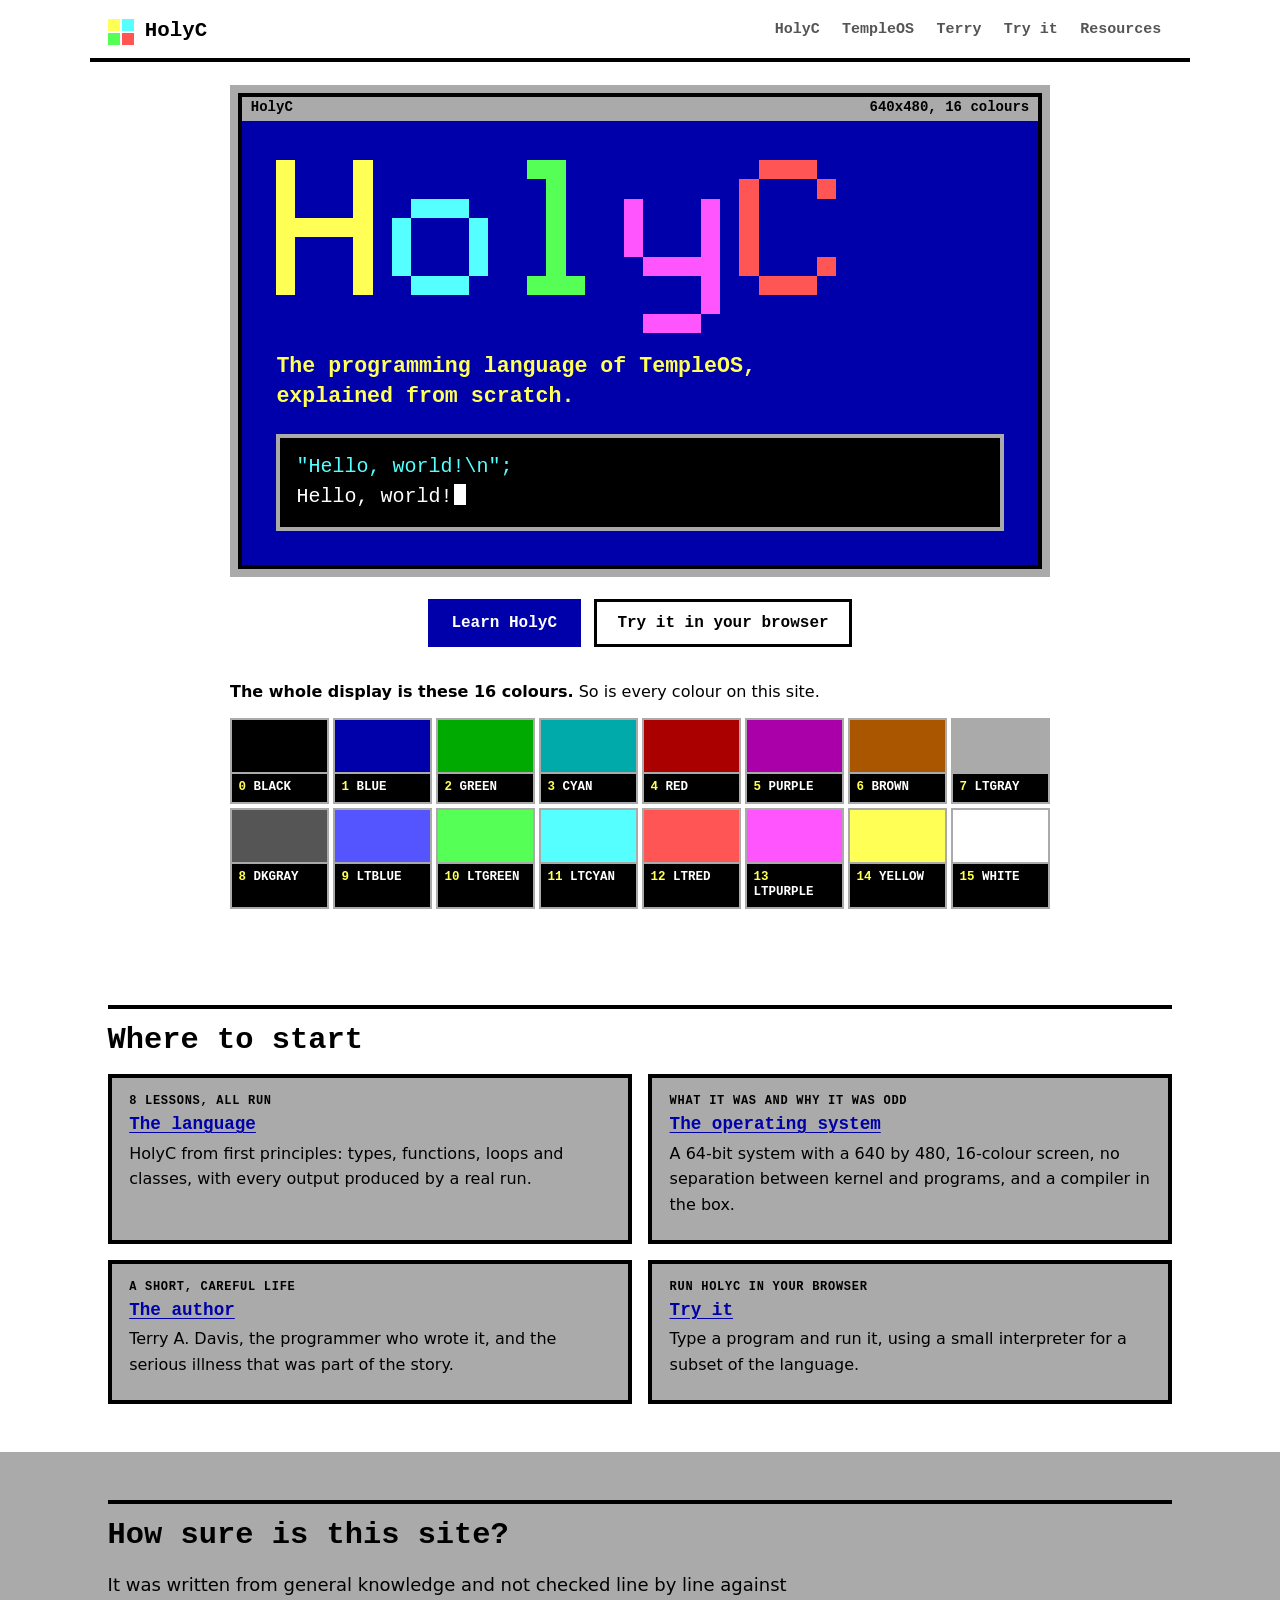
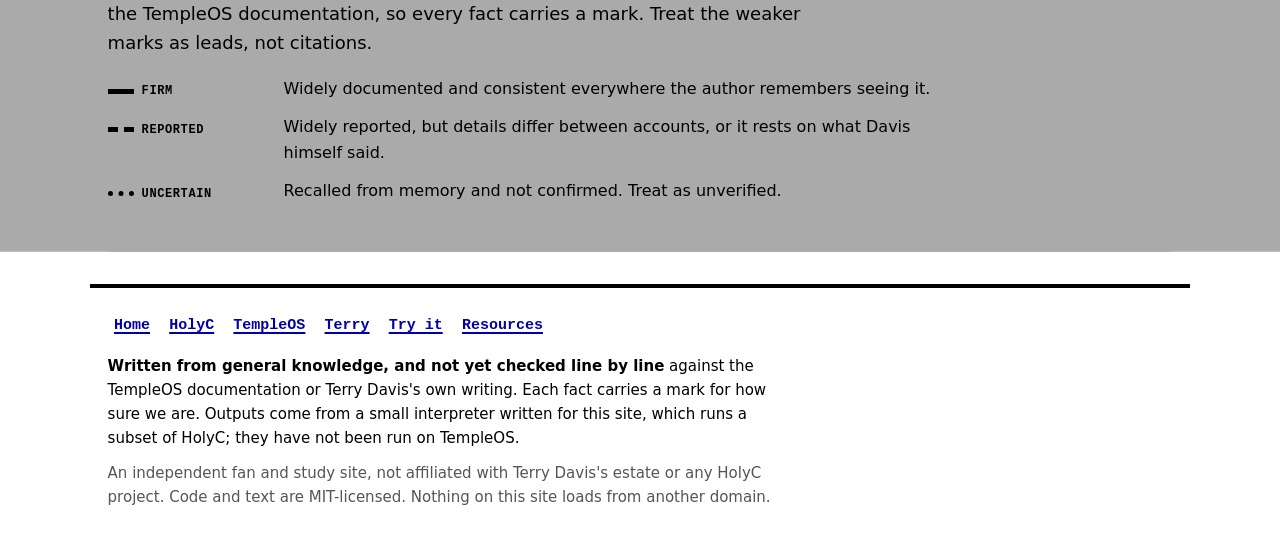
==== index.html @ 48dfbccd "New site: HolyC and TempleOS from scratch. Every example run by a checked interpreter, every fact ma" ====
<!doctype html>
<html lang="en">
<head>
<meta charset="utf-8">
<meta name="viewport" content="width=device-width, initial-scale=1, viewport-fit=cover">
<meta name="color-scheme" content="dark light">
<title>HolyC and TempleOS: the language and the operating system of Terry A. Davis</title>
<meta name="description" content="A guide to HolyC, the programming language of TempleOS, with every example run, and a careful look at the operating system and its author, Terry A. Davis. Every fact is marked for how sure we are.">
<meta property="og:title" content="HolyC and TempleOS: the language and the operating system of Terry A. Davis"><meta property="og:description" content="A guide to HolyC, the programming language of TempleOS, with every example run, and a careful look at the operating system and its author, Terry A. Davis. Every fact is marked for how sure we are."><meta property="og:type" content="website"><meta property="og:image" content="social.png"><meta name="twitter:card" content="summary_large_image">
<link rel="icon" href="favicon.svg" type="image/svg+xml">
<link rel="stylesheet" href="styles.css">
</head>
<body class="home">
<a class="skip" href="#main">Skip to the content</a>
<header class="mast">
  <a class="brand" href="index.html"><span class="sq" aria-hidden="true"><i></i><i></i><i></i><i></i></span>HolyC</a>
  <nav aria-label="Pages"><a href="holyc.html">HolyC</a><a href="templeos.html">TempleOS</a><a href="terry.html">Terry</a><a href="playground.html">Try it</a><a href="resources.html">Resources</a></nav>
</header>
<main id="main">

<section class="hero hero-screen" aria-labelledby="h1">
  <h1 id="h1" class="sr">HolyC</h1>
  <div class="screen">
    <div class="scrbar" aria-hidden="true"><span>HolyC</span><span>640x480, 16 colours</span></div>
    <div class="scrbody">
      <svg class="logo" viewBox="0 0 29 9" aria-hidden="true" focusable="false" shape-rendering="crispEdges"><rect x="0" y="0" width="1" height="1" fill="#FFFF55"/><rect x="4" y="0" width="1" height="1" fill="#FFFF55"/><rect x="0" y="1" width="1" height="1" fill="#FFFF55"/><rect x="4" y="1" width="1" height="1" fill="#FFFF55"/><rect x="0" y="2" width="1" height="1" fill="#FFFF55"/><rect x="4" y="2" width="1" height="1" fill="#FFFF55"/><rect x="0" y="3" width="1" height="1" fill="#FFFF55"/><rect x="1" y="3" width="1" height="1" fill="#FFFF55"/><rect x="2" y="3" width="1" height="1" fill="#FFFF55"/><rect x="3" y="3" width="1" height="1" fill="#FFFF55"/><rect x="4" y="3" width="1" height="1" fill="#FFFF55"/><rect x="0" y="4" width="1" height="1" fill="#FFFF55"/><rect x="4" y="4" width="1" height="1" fill="#FFFF55"/><rect x="0" y="5" width="1" height="1" fill="#FFFF55"/><rect x="4" y="5" width="1" height="1" fill="#FFFF55"/><rect x="0" y="6" width="1" height="1" fill="#FFFF55"/><rect x="4" y="6" width="1" height="1" fill="#FFFF55"/><rect x="7" y="2" width="1" height="1" fill="#55FFFF"/><rect x="8" y="2" width="1" height="1" fill="#55FFFF"/><rect x="9" y="2" width="1" height="1" fill="#55FFFF"/><rect x="6" y="3" width="1" height="1" fill="#55FFFF"/><rect x="10" y="3" width="1" height="1" fill="#55FFFF"/><rect x="6" y="4" width="1" height="1" fill="#55FFFF"/><rect x="10" y="4" width="1" height="1" fill="#55FFFF"/><rect x="6" y="5" width="1" height="1" fill="#55FFFF"/><rect x="10" y="5" width="1" height="1" fill="#55FFFF"/><rect x="7" y="6" width="1" height="1" fill="#55FFFF"/><rect x="8" y="6" width="1" height="1" fill="#55FFFF"/><rect x="9" y="6" width="1" height="1" fill="#55FFFF"/><rect x="13" y="0" width="1" height="1" fill="#55FF55"/><rect x="14" y="0" width="1" height="1" fill="#55FF55"/><rect x="14" y="1" width="1" height="1" fill="#55FF55"/><rect x="14" y="2" width="1" height="1" fill="#55FF55"/><rect x="14" y="3" width="1" height="1" fill="#55FF55"/><rect x="14" y="4" width="1" height="1" fill="#55FF55"/><rect x="14" y="5" width="1" height="1" fill="#55FF55"/><rect x="13" y="6" width="1" height="1" fill="#55FF55"/><rect x="14" y="6" width="1" height="1" fill="#55FF55"/><rect x="15" y="6" width="1" height="1" fill="#55FF55"/><rect x="18" y="2" width="1" height="1" fill="#FF55FF"/><rect x="22" y="2" width="1" height="1" fill="#FF55FF"/><rect x="18" y="3" width="1" height="1" fill="#FF55FF"/><rect x="22" y="3" width="1" height="1" fill="#FF55FF"/><rect x="18" y="4" width="1" height="1" fill="#FF55FF"/><rect x="22" y="4" width="1" height="1" fill="#FF55FF"/><rect x="19" y="5" width="1" height="1" fill="#FF55FF"/><rect x="20" y="5" width="1" height="1" fill="#FF55FF"/><rect x="21" y="5" width="1" height="1" fill="#FF55FF"/><rect x="22" y="5" width="1" height="1" fill="#FF55FF"/><rect x="22" y="6" width="1" height="1" fill="#FF55FF"/><rect x="22" y="7" width="1" height="1" fill="#FF55FF"/><rect x="19" y="8" width="1" height="1" fill="#FF55FF"/><rect x="20" y="8" width="1" height="1" fill="#FF55FF"/><rect x="21" y="8" width="1" height="1" fill="#FF55FF"/><rect x="25" y="0" width="1" height="1" fill="#FF5555"/><rect x="26" y="0" width="1" height="1" fill="#FF5555"/><rect x="27" y="0" width="1" height="1" fill="#FF5555"/><rect x="24" y="1" width="1" height="1" fill="#FF5555"/><rect x="28" y="1" width="1" height="1" fill="#FF5555"/><rect x="24" y="2" width="1" height="1" fill="#FF5555"/><rect x="24" y="3" width="1" height="1" fill="#FF5555"/><rect x="24" y="4" width="1" height="1" fill="#FF5555"/><rect x="24" y="5" width="1" height="1" fill="#FF5555"/><rect x="28" y="5" width="1" height="1" fill="#FF5555"/><rect x="25" y="6" width="1" height="1" fill="#FF5555"/><rect x="26" y="6" width="1" height="1" fill="#FF5555"/><rect x="27" y="6" width="1" height="1" fill="#FF5555"/></svg>
      <p class="tagline">The programming language of TempleOS, explained from scratch.</p>
      <pre class="prog" aria-label="A HolyC program and what it prints"><code><span class="c-code">&quot;Hello, world!\n&quot;;</span>
<span class="c-out">Hello, world!</span><span class="cur" aria-hidden="true"></span></code></pre>
    </div>
  </div>
  <p class="cta"><a class="btn" href="holyc.html">Learn HolyC</a><a class="btn ghost" href="playground.html">Try it in your browser</a></p>
  <div class="palwrap"><p class="palcap"><strong>The whole display is these 16 colours.</strong> So is every colour on this site.</p><ol class="palette" aria-label="The 16 colours"><li><span class="sw" style="background:#000000" aria-hidden="true"></span><span class="pn"><b>0</b> BLACK</span></li><li><span class="sw" style="background:#0000AA" aria-hidden="true"></span><span class="pn"><b>1</b> BLUE</span></li><li><span class="sw" style="background:#00AA00" aria-hidden="true"></span><span class="pn"><b>2</b> GREEN</span></li><li><span class="sw" style="background:#00AAAA" aria-hidden="true"></span><span class="pn"><b>3</b> CYAN</span></li><li><span class="sw" style="background:#AA0000" aria-hidden="true"></span><span class="pn"><b>4</b> RED</span></li><li><span class="sw" style="background:#AA00AA" aria-hidden="true"></span><span class="pn"><b>5</b> PURPLE</span></li><li><span class="sw" style="background:#AA5500" aria-hidden="true"></span><span class="pn"><b>6</b> BROWN</span></li><li><span class="sw" style="background:#AAAAAA" aria-hidden="true"></span><span class="pn"><b>7</b> LTGRAY</span></li><li><span class="sw" style="background:#555555" aria-hidden="true"></span><span class="pn"><b>8</b> DKGRAY</span></li><li><span class="sw" style="background:#5555FF" aria-hidden="true"></span><span class="pn"><b>9</b> LTBLUE</span></li><li><span class="sw" style="background:#55FF55" aria-hidden="true"></span><span class="pn"><b>10</b> LTGREEN</span></li><li><span class="sw" style="background:#55FFFF" aria-hidden="true"></span><span class="pn"><b>11</b> LTCYAN</span></li><li><span class="sw" style="background:#FF5555" aria-hidden="true"></span><span class="pn"><b>12</b> LTRED</span></li><li><span class="sw" style="background:#FF55FF" aria-hidden="true"></span><span class="pn"><b>13</b> LTPURPLE</span></li><li><span class="sw" style="background:#FFFF55" aria-hidden="true"></span><span class="pn"><b>14</b> YELLOW</span></li><li><span class="sw" style="background:#FFFFFF" aria-hidden="true"></span><span class="pn"><b>15</b> WHITE</span></li></ol></div>
</section>

<section aria-labelledby="h-where">
  <h2 id="h-where" class="sech">Where to start</h2>
  <ul class="cards"><li class="card"><p class="tag">8 lessons, all run</p><h3><a href="holyc.html">The language</a></h3><p>HolyC from first principles: types, functions, loops and classes, with every output produced by a real run.</p></li><li class="card"><p class="tag">what it was and why it was odd</p><h3><a href="templeos.html">The operating system</a></h3><p>A 64-bit system with a 640 by 480, 16-colour screen, no separation between kernel and programs, and a compiler in the box.</p></li><li class="card"><p class="tag">a short, careful life</p><h3><a href="terry.html">The author</a></h3><p>Terry A. Davis, the programmer who wrote it, and the serious illness that was part of the story.</p></li><li class="card"><p class="tag">run HolyC in your browser</p><h3><a href="playground.html">Try it</a></h3><p>Type a program and run it, using a small interpreter for a subset of the language.</p></li></ul>
</section>

<section class="band" aria-labelledby="h-sure">
  <h2 id="h-sure" class="sech">How sure is this site?</h2>
  <p class="lede2">It was written from general knowledge and not checked line by line against the TempleOS documentation, so every fact carries a mark. Treat the weaker marks as leads, not citations.</p>
  <ul class="legend"><li><span class="mk mk-firm"><i aria-hidden="true"></i>Firm</span><span>Widely documented and consistent everywhere the author remembers seeing it.</span></li><li><span class="mk mk-reported"><i aria-hidden="true"></i>Reported</span><span>Widely reported, but details differ between accounts, or it rests on what Davis himself said.</span></li><li><span class="mk mk-uncertain"><i aria-hidden="true"></i>Uncertain</span><span>Recalled from memory and not confirmed. Treat as unverified.</span></li></ul>
</section>
</main>
<footer class="foot">
  <nav class="footnav" aria-label="Pages"><a href="index.html">Home</a><a href="holyc.html">HolyC</a><a href="templeos.html">TempleOS</a><a href="terry.html">Terry</a><a href="playground.html">Try it</a><a href="resources.html">Resources</a></nav>
  <p><strong>Written from general knowledge, and not yet checked line by line</strong> against the TempleOS documentation or Terry Davis's own writing. Each fact carries a mark for how sure we are. Outputs come from a small interpreter written for this site, which runs a subset of HolyC; they have not been run on TempleOS.</p>
  <p class="small">An independent fan and study site, not affiliated with Terry Davis's estate or any HolyC project. Code and text are MIT-licensed. Nothing on this site loads from another domain.</p>
</footer>

</body>
</html>
---- styles.css ----
/* The 16 colours. Every colour on this site is one of TempleOS's 16 (the standard VGA palette); the build refuses to
   run if this file uses any other, and uses no gradients or transparency. Hard edges, thick borders, no rounding:
   the page is meant to look like a screen of 640 by 480 pixels. One breakpoint (760px), fluid type with a floor. */
:root {
  --BLACK: #000000; --BLUE: #0000AA; --GREEN: #00AA00; --CYAN: #00AAAA; --RED: #AA0000; --PURPLE: #AA00AA; --BROWN: #AA5500; --LTGRAY: #AAAAAA;
  --DKGRAY: #555555; --LTBLUE: #5555FF; --LTGREEN: #55FF55; --LTCYAN: #55FFFF; --LTRED: #FF5555; --LTPURPLE: #FF55FF; --YELLOW: #FFFF55; --WHITE: #FFFFFF;
  /* dark is the default, like the system itself */
  --bg: var(--BLACK); --panel: var(--BLUE); --ink: var(--WHITE); --ink2: var(--LTGRAY); --accent: var(--YELLOW); --link: var(--LTCYAN); --ok: var(--LTGREEN); --warn: var(--LTRED); --edge: var(--LTGRAY); --ctl: var(--LTGRAY);
  --on-accent: var(--BLACK);
  --mono: ui-monospace, "SF Mono", "Cascadia Mono", "JetBrains Mono", Menlo, Consolas, monospace;
  --sans: system-ui, -apple-system, "Segoe UI", Roboto, "Helvetica Neue", Arial, sans-serif;
  color-scheme: dark light;
}
@media (prefers-color-scheme: light) {
  :root { --bg: var(--WHITE); --panel: var(--LTGRAY); --ink: var(--BLACK); --ink2: var(--DKGRAY); --accent: var(--BLUE); --link: var(--BLUE); --ok: var(--BLUE); --warn: var(--RED); --edge: var(--BLACK); --ctl: var(--DKGRAY); --on-accent: var(--WHITE); }
}
* { box-sizing: border-box; }
html { background: var(--bg); -webkit-text-size-adjust: 100%; text-size-adjust: 100%; scroll-padding-top: 1rem; -webkit-tap-highlight-color: transparent; }
body { margin: 0; background: var(--bg); color: var(--ink); font: 400 clamp(16px, .45vw + 14.6px, 18px)/1.6 var(--sans); }
a { color: var(--link); text-underline-offset: 3px; text-decoration-thickness: 2px; }
a:focus-visible, button:focus-visible, input:focus-visible, textarea:focus-visible, summary:focus-visible { outline: 3px solid var(--accent); outline-offset: 3px; }
code, pre { font-family: var(--mono); }
.skip { position: absolute; left: 0; top: 0; transform: translateY(-200%); background: var(--accent); color: var(--on-accent); padding: .8rem 1rem; z-index: 9; }
.skip:focus { transform: none; }
.sr { position: absolute; width: 1px; height: 1px; overflow: hidden; clip: rect(0 0 0 0); white-space: nowrap; }
main, .mast, .foot { max-width: 1100px; margin: 0 auto; padding-left: max(1.1rem, env(safe-area-inset-left)); padding-right: max(1.1rem, env(safe-area-inset-right)); }
.small { font-size: 15px; color: var(--ink2); max-width: 66ch; } .muted { color: var(--ink2); }
.kicker { font: 700 15px/1.4 var(--mono); text-transform: uppercase; letter-spacing: .06em; color: var(--accent); margin: 0 0 .6rem; }
.label { display: block; font: 700 13px/1.2 var(--mono); text-transform: uppercase; letter-spacing: .08em; color: var(--ink2); margin: 0 0 .4rem; }

.mast { padding-top: .6rem; padding-bottom: .3rem; display: flex; flex-direction: column; border-bottom: 4px solid var(--edge); }
.brand { display: inline-flex; align-items: center; gap: .7rem; min-height: 44px; font: 800 1.3rem/1 var(--mono); color: var(--ink); text-decoration: none; }
.sq { display: inline-grid; grid-template-columns: 1fr 1fr; width: 26px; height: 26px; gap: 2px; } .sq i { display: block; } .sq i:nth-child(1) { background: var(--YELLOW); } .sq i:nth-child(2) { background: var(--LTCYAN); } .sq i:nth-child(3) { background: var(--LTGREEN); } .sq i:nth-child(4) { background: var(--LTRED); }
.mast nav { display: flex; flex-wrap: wrap; margin-left: -.4rem; }
.mast nav a { font: 700 14.5px var(--mono); color: var(--ink2); text-decoration: none; min-height: 44px; display: inline-flex; align-items: center; padding: 0 .45rem; border-bottom: 4px solid transparent; }
.mast nav a[aria-current="page"] { color: var(--ink); border-bottom-color: var(--accent); }
@media (min-width: 760px) { .mast { flex-direction: row; align-items: center; justify-content: space-between; } .mast nav a { padding: 0 .7rem; font-size: 15px; } }

h1 { font: 800 clamp(2.2rem, 7vw, 4rem)/1.05 var(--mono); letter-spacing: -.03em; margin: 0 0 1rem; text-transform: none; }
.page-head h1 { font-size: clamp(2rem, 6vw, 3.4rem); }
h2.sech { font: 800 clamp(1.4rem, 3vw, 1.9rem)/1.2 var(--mono); margin: 0 0 1rem; padding-top: .8rem; border-top: 4px solid var(--edge); color: var(--ink); }
h3 { font: 700 1.1rem/1.3 var(--mono); margin: 0 0 .3rem; }
section { padding: clamp(1.6rem, 4.5vw, 3rem) 0; }
.lede { font-size: clamp(1.08rem, 1.3vw + .8rem, 1.35rem); line-height: 1.5; color: var(--ink2); max-width: 54ch; margin: 0 0 1.2rem; color: var(--ink); } .lede2 { color: var(--ink); max-width: 62ch; }
.btn { display: inline-flex; align-items: center; min-height: 48px; padding: 0 1.3rem; background: var(--accent); color: var(--on-accent); font: 800 16px var(--mono); text-decoration: none; border: 3px solid var(--accent); cursor: pointer; }
.btn.ghost { background: transparent; color: var(--ink); border-color: var(--ink); } .cta { display: flex; flex-wrap: wrap; gap: .8rem; margin: 1.4rem 0 0; }
.more { display: inline-flex; align-items: center; min-height: 44px; font-weight: 700; }
.band { background: var(--panel); box-shadow: 0 0 0 100vmax var(--panel); clip-path: inset(0 -100vmax); color: var(--ink); }
.prose { max-width: 68ch; } .prose p { margin: 0 0 1rem; }
.two { display: grid; gap: 1.6rem; } @media (min-width: 760px) { .two { grid-template-columns: 1fr 1fr; gap: 3rem; } }
.plain { padding-left: 1.2rem; } .plain li { margin: .5rem 0; max-width: 62ch; }

/* the landing: a screen */
.hero-screen { padding-top: 1.4rem; }
.screen { background: var(--BLUE); border: 8px solid var(--LTGRAY); outline: 4px solid var(--BLACK); outline-offset: -12px; max-width: 820px; margin: 0 auto; color: var(--WHITE); }
.scrbar { display: flex; justify-content: space-between; gap: 1rem; background: var(--LTGRAY); color: var(--BLACK); font: 700 14px/1 var(--mono); padding: .45rem .8rem; }
.scrbody { padding: clamp(1.2rem, 4vw, 2.4rem) clamp(1rem, 4vw, 2.4rem); }
.logo { display: block; width: min(100%, 560px); height: auto; margin: 0 0 1.1rem; }
.tagline { font: 700 clamp(1rem, 2.2vw, 1.35rem)/1.4 var(--mono); color: var(--YELLOW); margin: 0 0 1.4rem; max-width: 42ch; }
.prog { margin: 0; padding: .9rem 1rem; background: var(--BLACK); border: 4px solid var(--LTGRAY); font-size: clamp(15px, 2.2vw, 20px); line-height: 1.5; white-space: pre-wrap; overflow-wrap: anywhere; }
.prog .c-code { color: var(--LTCYAN); } .prog .c-out { color: var(--WHITE); } .prog .cur { display: inline-block; width: .6em; height: 1.05em; background: var(--WHITE); vertical-align: -.15em; margin-left: .1em; animation: blink 1.1s steps(2, start) infinite; }
@keyframes blink { to { visibility: hidden; } }
.hero-screen .cta { justify-content: center; } .hero-screen .btn { color: var(--on-accent); } .hero-screen .btn.ghost { color: var(--ink); }
.palwrap { margin: 2rem auto 0; max-width: 820px; } .palcap { margin: 0 0 .8rem; font-size: 16px; color: var(--ink); }
.palette { list-style: none; margin: 0; padding: 0; display: grid; grid-template-columns: repeat(4, 1fr); gap: 4px; }
@media (min-width: 640px) { .palette { grid-template-columns: repeat(8, 1fr); } }
.palette li { display: flex; flex-direction: column; background: var(--BLACK); border: 2px solid var(--LTGRAY); }
.sw { display: block; height: 3.4rem; border-bottom: 2px solid var(--LTGRAY); } .pn { padding: .35rem .4rem .45rem; font: 600 12.5px/1.2 var(--mono); color: var(--WHITE); overflow-wrap: anywhere; } .pn b { color: var(--YELLOW); }

/* marks: a rule style and a word, never colour alone */
.mk { display: inline-flex; align-items: center; gap: .5rem; font: 800 12px var(--mono); text-transform: uppercase; letter-spacing: .05em; color: var(--ink); white-space: nowrap; }
.mk i { display: inline-block; width: 26px; height: 0; border-top: 5px solid var(--ink); }
.mk-reported i { border-top-style: dashed; } .mk-uncertain i { border-top-style: dotted; } 
.legend, .cards, .diffs, .facts, .reslist { list-style: none; margin: 0; padding: 0; }
.legend { display: grid; gap: .8rem; } .legend li { display: grid; gap: .2rem 1rem; } .legend li span:last-child { font-size: 16px; max-width: 64ch; } @media (min-width: 760px) { .legend li { grid-template-columns: 10rem 1fr; align-items: baseline; } }
.cards { display: grid; gap: 1rem; grid-template-columns: 1fr; position: relative; } @media (min-width: 760px) { .cards { grid-template-columns: repeat(2, 1fr); } }
.card { position: relative; background: var(--panel); border: 4px solid var(--edge); padding: 1rem 1.1rem 1.1rem; color: var(--ink); }
.card h3 a { color: var(--accent); text-decoration: underline; } .card h3 a::after { content: ""; position: absolute; inset: 0; } .card p { margin: 0 0 .3rem; font-size: 16px; }
.card .tag { font: 800 12px var(--mono); text-transform: uppercase; letter-spacing: .06em; color: var(--ink2); }
@media (prefers-color-scheme: light) { .card { color: var(--BLACK); } .card .tag { color: var(--BLACK); } .card h3 a { color: var(--BLUE); } }
.diffs { display: grid; gap: 1rem; } .diff { border-left: 6px solid var(--edge); padding-left: 1rem; } .diff p { margin: 0 0 .4rem; max-width: 66ch; }
.facts { display: grid; gap: 1rem; } .fact { border-left: 6px solid var(--ink); padding: .1rem 0 .1rem 1rem; } .fact p { margin: .3rem 0 0; max-width: 66ch; } .fnote { color: var(--ink2); font-size: 15px; }
.reslist { display: grid; gap: 1rem; } .res { border-top: 4px solid var(--edge); padding-top: .7rem; } .res h3 { margin: 0 0 .2rem; } .res h3 a { display: inline-flex; align-items: center; min-height: 44px; } .res p { margin: 0; max-width: 64ch; }

/* code and output */
.term { margin: 0 0 1.2rem; background: var(--BLACK); border: 4px solid var(--LTGRAY); color: var(--WHITE); }
.term pre { margin: 0; padding: .8rem 1rem; white-space: pre-wrap; overflow-wrap: anywhere; font-size: 14.5px; line-height: 1.55; }
.term .cmd { color: var(--LTCYAN); border-bottom: 2px solid var(--DKGRAY); } .ln { display: block; } .term .out { color: var(--WHITE); }
.term .src { margin: 0; padding: .1rem 1rem .5rem; font: 600 13px var(--mono); color: var(--LTGRAY); } .bnote { margin: 0; padding: .6rem 1rem .8rem; font-size: 15px; color: var(--LTGRAY); border-top: 2px solid var(--DKGRAY); }
details.toc { margin: 1rem 0 0; } details.toc > summary { list-style: none; cursor: pointer; display: inline-flex; align-items: center; min-height: 44px; padding: 0 1rem; border: 3px solid var(--ctl); font: 700 14.5px var(--mono); color: var(--ink); }
details.toc > summary::-webkit-details-marker { display: none; } details.toc[open] > summary { background: var(--accent); color: var(--on-accent); border-color: var(--accent); }
details.toc > ul { list-style: none; margin: .8rem 0 0; padding: 0; display: flex; flex-wrap: wrap; gap: .4rem; } details.toc > ul a { display: inline-flex; align-items: center; min-height: 44px; padding: 0 .9rem; border: 3px solid var(--ctl); color: var(--ink); text-decoration: none; font: 700 14.5px var(--mono); }
.lesson { border-top: 0; padding-top: clamp(1rem, 3vw, 2rem); }
.stepnav { display: grid; gap: .8rem; grid-template-columns: 1fr; margin: 2rem 0 0; padding-top: 1.2rem; border-top: 4px solid var(--edge); } @media (min-width: 760px) { .stepnav { grid-template-columns: 1fr 1fr; } .stepnav .next { text-align: right; } }
.stepnav a { display: block; min-height: 44px; padding: .8rem 1rem; border: 4px solid var(--ctl); color: var(--ink); text-decoration: none; font: 800 1.05rem var(--mono); } .stepnav a span { display: block; font: 700 12px var(--mono); text-transform: uppercase; letter-spacing: .08em; color: var(--accent); margin-bottom: .2rem; }

/* playground */
.pform .row { display: flex; flex-wrap: wrap; align-items: center; gap: .8rem 1.2rem; margin-top: .6rem; } .pform .hint { color: var(--ink2); font-size: 15px; }
.js-only[hidden] { display: none; } .f { display: grid; gap: .3rem; }
textarea { width: 100%; font: 16px/1.5 var(--mono); color: var(--WHITE); background: var(--BLACK); border: 4px solid var(--LTGRAY); padding: .8rem; min-height: 14rem; resize: vertical; }
.chips { display: flex; flex-wrap: wrap; gap: .5rem; margin: 0 0 .8rem; }
.chip { display: inline-flex; align-items: center; min-height: 44px; padding: 0 1rem; font: 700 14.5px var(--mono); color: var(--ink); background: transparent; border: 3px solid var(--ctl); cursor: pointer; }
.result { margin: 1rem 0 0; } .result .okbox { background: var(--BLACK); border: 4px solid var(--LTGRAY); color: var(--WHITE); } .result pre { margin: 0; padding: .8rem 1rem; white-space: pre-wrap; overflow-wrap: anywhere; font-size: 15px; } .result .meta { margin: 0; padding: .5rem 1rem; font: 600 13px var(--mono); color: var(--LTGRAY); border-top: 2px solid var(--DKGRAY); }
.result .errbox { background: var(--BLACK); border: 4px solid var(--LTRED); color: var(--WHITE); padding: .8rem 1rem; } .result .errbox strong { color: var(--LTRED); } .result .errbox p { margin: .2rem 0; }
.foot { border-top: 4px solid var(--edge); margin-top: 2rem; padding-top: 1rem; padding-bottom: calc(2rem + env(safe-area-inset-bottom)); } .foot p { font-size: 15px; max-width: 72ch; margin: 0 0 .7rem; }
.footnav { display: flex; flex-wrap: wrap; gap: 0 .4rem; margin-bottom: .4rem; } .footnav a { display: inline-flex; align-items: center; justify-content: center; min-height: 44px; min-width: 44px; padding: 0 .4rem; font: 700 15px var(--mono); }

@media (hover: hover) and (pointer: fine) { .btn:hover { background: var(--ink); color: var(--bg); border-color: var(--ink); } .chip:hover, .stepnav a:hover, details.toc > ul a:hover { border-color: var(--accent); } .card:hover { border-color: var(--accent); } .mast nav a:hover { border-bottom-color: var(--edge); } }
@media (prefers-reduced-motion: reduce) { * { animation: none !important; transition: none !important; scroll-behavior: auto !important; } }
@media print { .mast nav, .skip, .cta, .chips, .pform { display: none; } body, .band, .screen { background: var(--WHITE); color: var(--BLACK); box-shadow: none; } .screen { border-color: var(--BLACK); } .logo { display: none; } .prog, .term, .palette li { background: var(--WHITE); color: var(--BLACK); border-color: var(--BLACK); } .prog span, .term pre, .pn { color: var(--BLACK) !important; } }
.term .muted, .result .muted, .prog .muted { color: var(--LTGRAY); }
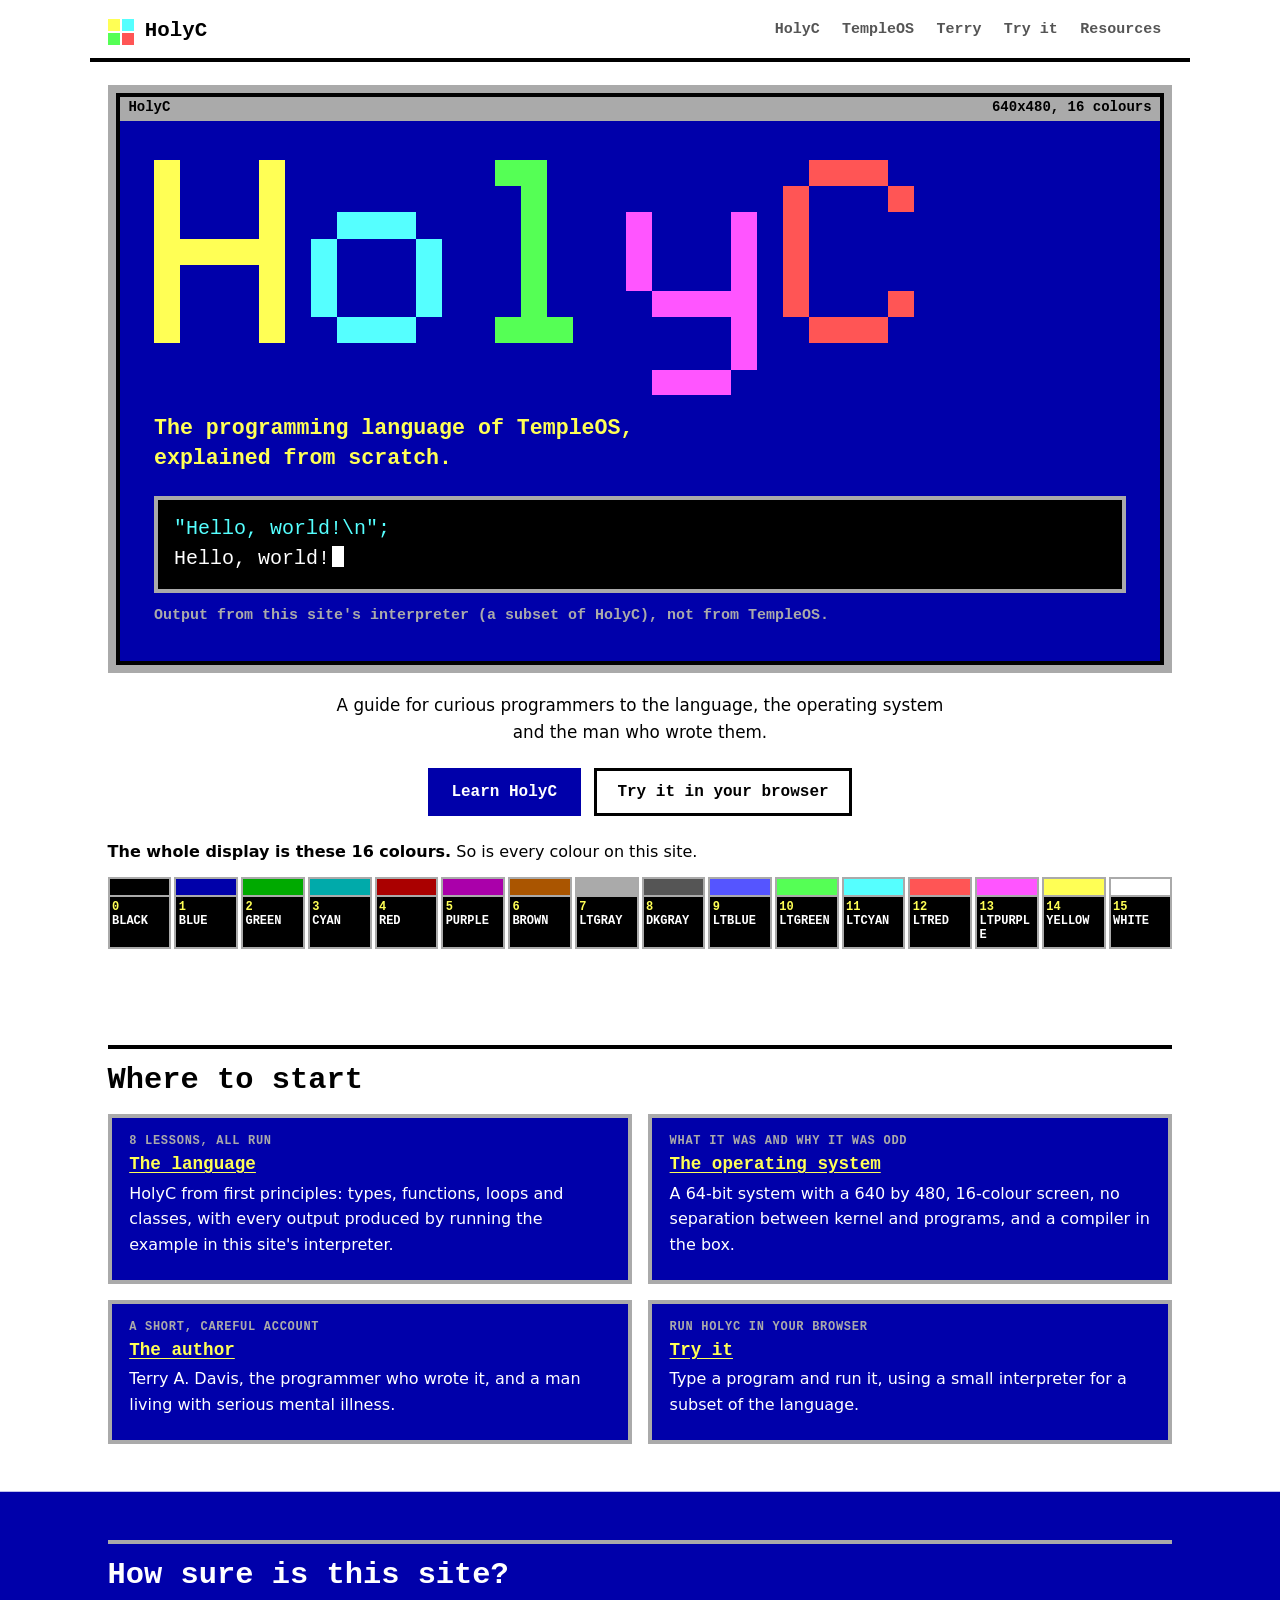
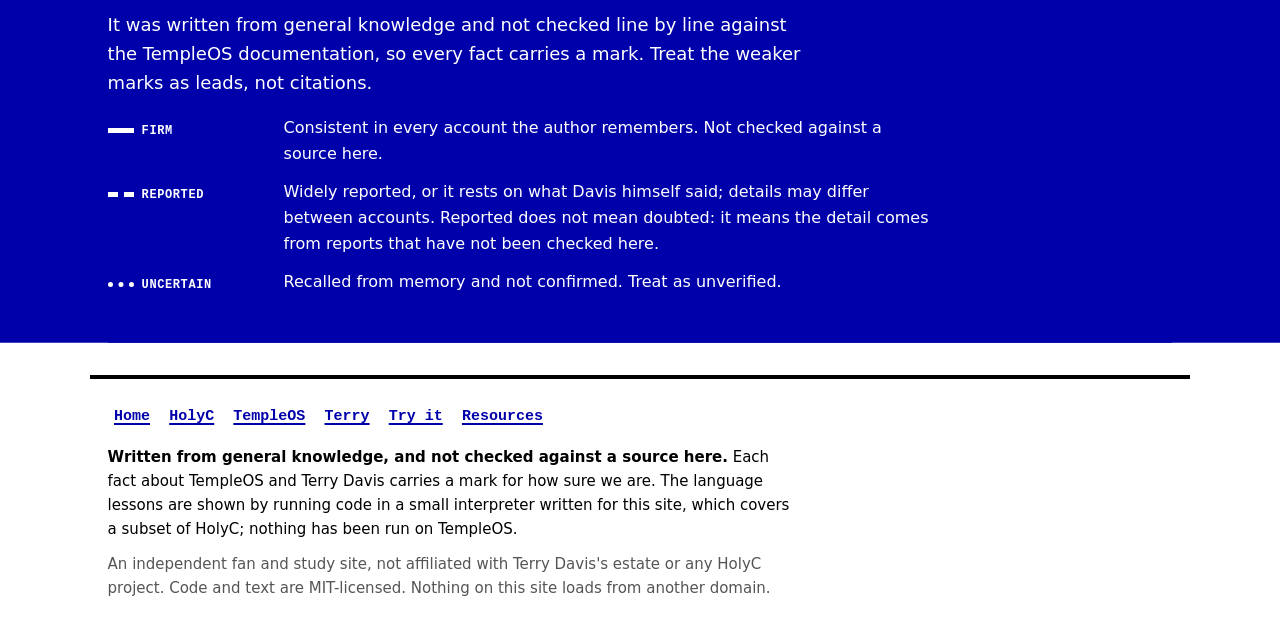
==== commit bd4ae680: "Panel R1 resolutions: a hardened interpreter, honest marks, a careful person page, the screen carrie" ====
--- a/index.html
+++ b/index.html
@@ -27,26 +27,28 @@
       <p class="tagline">The programming language of TempleOS, explained from scratch.</p>
       <pre class="prog" aria-label="A HolyC program and what it prints"><code><span class="c-code">&quot;Hello, world!\n&quot;;</span>
 <span class="c-out">Hello, world!</span><span class="cur" aria-hidden="true"></span></code></pre>
+      <p class="herosrc">Output from this site's interpreter (a subset of HolyC), not from TempleOS.</p>
     </div>
   </div>
+  <p class="whofor">A guide for curious programmers to the language, the operating system and the man who wrote them.</p>
   <p class="cta"><a class="btn" href="holyc.html">Learn HolyC</a><a class="btn ghost" href="playground.html">Try it in your browser</a></p>
   <div class="palwrap"><p class="palcap"><strong>The whole display is these 16 colours.</strong> So is every colour on this site.</p><ol class="palette" aria-label="The 16 colours"><li><span class="sw" style="background:#000000" aria-hidden="true"></span><span class="pn"><b>0</b> BLACK</span></li><li><span class="sw" style="background:#0000AA" aria-hidden="true"></span><span class="pn"><b>1</b> BLUE</span></li><li><span class="sw" style="background:#00AA00" aria-hidden="true"></span><span class="pn"><b>2</b> GREEN</span></li><li><span class="sw" style="background:#00AAAA" aria-hidden="true"></span><span class="pn"><b>3</b> CYAN</span></li><li><span class="sw" style="background:#AA0000" aria-hidden="true"></span><span class="pn"><b>4</b> RED</span></li><li><span class="sw" style="background:#AA00AA" aria-hidden="true"></span><span class="pn"><b>5</b> PURPLE</span></li><li><span class="sw" style="background:#AA5500" aria-hidden="true"></span><span class="pn"><b>6</b> BROWN</span></li><li><span class="sw" style="background:#AAAAAA" aria-hidden="true"></span><span class="pn"><b>7</b> LTGRAY</span></li><li><span class="sw" style="background:#555555" aria-hidden="true"></span><span class="pn"><b>8</b> DKGRAY</span></li><li><span class="sw" style="background:#5555FF" aria-hidden="true"></span><span class="pn"><b>9</b> LTBLUE</span></li><li><span class="sw" style="background:#55FF55" aria-hidden="true"></span><span class="pn"><b>10</b> LTGREEN</span></li><li><span class="sw" style="background:#55FFFF" aria-hidden="true"></span><span class="pn"><b>11</b> LTCYAN</span></li><li><span class="sw" style="background:#FF5555" aria-hidden="true"></span><span class="pn"><b>12</b> LTRED</span></li><li><span class="sw" style="background:#FF55FF" aria-hidden="true"></span><span class="pn"><b>13</b> LTPURPLE</span></li><li><span class="sw" style="background:#FFFF55" aria-hidden="true"></span><span class="pn"><b>14</b> YELLOW</span></li><li><span class="sw" style="background:#FFFFFF" aria-hidden="true"></span><span class="pn"><b>15</b> WHITE</span></li></ol></div>
 </section>
 
 <section aria-labelledby="h-where">
   <h2 id="h-where" class="sech">Where to start</h2>
-  <ul class="cards"><li class="card"><p class="tag">8 lessons, all run</p><h3><a href="holyc.html">The language</a></h3><p>HolyC from first principles: types, functions, loops and classes, with every output produced by a real run.</p></li><li class="card"><p class="tag">what it was and why it was odd</p><h3><a href="templeos.html">The operating system</a></h3><p>A 64-bit system with a 640 by 480, 16-colour screen, no separation between kernel and programs, and a compiler in the box.</p></li><li class="card"><p class="tag">a short, careful life</p><h3><a href="terry.html">The author</a></h3><p>Terry A. Davis, the programmer who wrote it, and the serious illness that was part of the story.</p></li><li class="card"><p class="tag">run HolyC in your browser</p><h3><a href="playground.html">Try it</a></h3><p>Type a program and run it, using a small interpreter for a subset of the language.</p></li></ul>
+  <ul class="cards"><li class="card"><p class="tag">8 lessons, all run</p><h3><a href="holyc.html">The language</a></h3><p>HolyC from first principles: types, functions, loops and classes, with every output produced by running the example in this site&#x27;s interpreter.</p></li><li class="card"><p class="tag">what it was and why it was odd</p><h3><a href="templeos.html">The operating system</a></h3><p>A 64-bit system with a 640 by 480, 16-colour screen, no separation between kernel and programs, and a compiler in the box.</p></li><li class="card"><p class="tag">a short, careful account</p><h3><a href="terry.html">The author</a></h3><p>Terry A. Davis, the programmer who wrote it, and a man living with serious mental illness.</p></li><li class="card"><p class="tag">run HolyC in your browser</p><h3><a href="playground.html">Try it</a></h3><p>Type a program and run it, using a small interpreter for a subset of the language.</p></li></ul>
 </section>
 
 <section class="band" aria-labelledby="h-sure">
   <h2 id="h-sure" class="sech">How sure is this site?</h2>
   <p class="lede2">It was written from general knowledge and not checked line by line against the TempleOS documentation, so every fact carries a mark. Treat the weaker marks as leads, not citations.</p>
-  <ul class="legend"><li><span class="mk mk-firm"><i aria-hidden="true"></i>Firm</span><span>Widely documented and consistent everywhere the author remembers seeing it.</span></li><li><span class="mk mk-reported"><i aria-hidden="true"></i>Reported</span><span>Widely reported, but details differ between accounts, or it rests on what Davis himself said.</span></li><li><span class="mk mk-uncertain"><i aria-hidden="true"></i>Uncertain</span><span>Recalled from memory and not confirmed. Treat as unverified.</span></li></ul>
+  <ul class="legend"><li><span class="mk mk-firm"><i aria-hidden="true"></i>Firm</span><span>Consistent in every account the author remembers. Not checked against a source here.</span></li><li><span class="mk mk-reported"><i aria-hidden="true"></i>Reported</span><span>Widely reported, or it rests on what Davis himself said; details may differ between accounts. Reported does not mean doubted: it means the detail comes from reports that have not been checked here.</span></li><li><span class="mk mk-uncertain"><i aria-hidden="true"></i>Uncertain</span><span>Recalled from memory and not confirmed. Treat as unverified.</span></li></ul>
 </section>
 </main>
 <footer class="foot">
   <nav class="footnav" aria-label="Pages"><a href="index.html">Home</a><a href="holyc.html">HolyC</a><a href="templeos.html">TempleOS</a><a href="terry.html">Terry</a><a href="playground.html">Try it</a><a href="resources.html">Resources</a></nav>
-  <p><strong>Written from general knowledge, and not yet checked line by line</strong> against the TempleOS documentation or Terry Davis's own writing. Each fact carries a mark for how sure we are. Outputs come from a small interpreter written for this site, which runs a subset of HolyC; they have not been run on TempleOS.</p>
+  <p><strong>Written from general knowledge, and not checked against a source here.</strong> Each fact about TempleOS and Terry Davis carries a mark for how sure we are. The language lessons are shown by running code in a small interpreter written for this site, which covers a subset of HolyC; nothing has been run on TempleOS.</p>
   <p class="small">An independent fan and study site, not affiliated with Terry Davis's estate or any HolyC project. Code and text are MIT-licensed. Nothing on this site loads from another domain.</p>
 </footer>
 
--- a/styles.css
+++ b/styles.css
@@ -109,3 +109,35 @@
 @media (prefers-reduced-motion: reduce) { * { animation: none !important; transition: none !important; scroll-behavior: auto !important; } }
 @media print { .mast nav, .skip, .cta, .chips, .pform { display: none; } body, .band, .screen { background: var(--WHITE); color: var(--BLACK); box-shadow: none; } .screen { border-color: var(--BLACK); } .logo { display: none; } .prog, .term, .palette li { background: var(--WHITE); color: var(--BLACK); border-color: var(--BLACK); } .prog span, .term pre, .pn { color: var(--BLACK) !important; } }
 .term .muted, .result .muted, .prog .muted { color: var(--LTGRAY); }
+
+/* ===== round 1 resolutions ===== */
+::selection { background: var(--accent); color: var(--on-accent); }
+/* blue panels are blue in both colour schemes, with their own light-on-blue colours, so the light page is a white desk with the same windows on it */
+@media (prefers-color-scheme: light) { :root { --panel: var(--BLUE); } .card { color: var(--ink); } .card .tag { color: var(--ink2); } .card h3 a { color: var(--accent); } }
+.band, .card, .page-head, .screen { --ink: var(--WHITE); --ink2: var(--LTGRAY); --accent: var(--YELLOW); --link: var(--LTCYAN); --on-accent: var(--BLACK); --edge: var(--LTGRAY); --ctl: var(--LTGRAY); color: var(--WHITE); }
+.band .btn:hover, .page-head .btn:hover { background: var(--WHITE); color: var(--BLACK); }
+/* the identity carried down: every inner page opens as a small screen */
+.page-head { background: var(--BLUE); border: 8px solid var(--LTGRAY); padding: 0 clamp(1rem, 3vw, 1.8rem) 1.4rem; margin-top: 1.4rem; box-shadow: none; }
+.page-head::before { content: attr(data-bar) "   640x480, 16 colours"; display: block; margin: 0 calc(-1 * clamp(1rem, 3vw, 1.8rem)) 1.2rem; padding: .45rem .8rem; background: var(--LTGRAY); color: var(--BLACK); font: 700 14px/1 var(--mono); white-space: pre; overflow: hidden; }
+.page-head .kicker { margin-top: .2rem; } .page-head h1 { color: var(--WHITE); } .page-head .lede { color: var(--WHITE); }
+section.page-head { padding-top: 0; }
+/* a larger logo on a screen as wide as the column; a thin palette bar */
+.screen { max-width: none; } .logo { width: min(100%, 760px); }
+.herosrc { margin: .8rem 0 0; font: 600 14px/1.4 var(--mono); color: var(--LTGRAY); }
+.whofor { text-align: center; margin: 1.2rem auto 0; max-width: 60ch; font-size: 1.05rem; color: var(--ink); }
+.palwrap { max-width: none; margin-top: 1.4rem; }
+.palette { gap: 3px; } .sw { height: 1.6rem; } .pn { padding: .25rem .3rem .3rem; font-size: 12px; }
+@media (min-width: 1000px) { .palette { grid-template-columns: repeat(16, 1fr); } .sw { height: 1.1rem; } .pn { font-size: 12px; padding: .2rem .15rem .25rem; } .pn b { display: block; } }
+/* legend above lists of marked facts */
+.legline { display: flex; flex-wrap: wrap; align-items: center; gap: .5rem 1.2rem; margin: 0 0 1.2rem; padding: .7rem 0; border-top: 2px solid var(--edge); border-bottom: 2px solid var(--edge); font-size: 15px; } .legline .lg { font: 800 12px var(--mono); text-transform: uppercase; letter-spacing: .06em; color: var(--ink2); } .legline .lgn { color: var(--ink2); max-width: 70ch; flex-basis: 100%; }
+/* the playground's examples come first, so the result sits right under Run */
+#examples { margin-bottom: .8rem; } #result { scroll-margin-bottom: 1rem; }
+/* print: a plain page whatever the colour scheme, nothing white on white */
+@media print {
+  :root, .band, .card, .page-head, .screen, .term, .prog, .palette li, .okbox, .errbox { --bg: var(--WHITE) !important; --panel: var(--WHITE) !important; --ink: var(--BLACK) !important; --ink2: var(--BLACK) !important; --accent: var(--BLACK) !important; --link: var(--BLACK) !important; --edge: var(--BLACK) !important; --ctl: var(--BLACK) !important; --on-accent: var(--WHITE) !important; color: var(--BLACK) !important; background: var(--WHITE) !important; }
+  .screen, .page-head, .card, .term, .prog, .palette li, .okbox, .errbox, textarea { border-color: var(--BLACK) !important; box-shadow: none !important; }
+  .scrbar, .page-head::before { background: var(--WHITE) !important; color: var(--BLACK) !important; border-bottom: 2px solid var(--BLACK); }
+  .tagline, .src, .bnote, .pn, .pn b, .herosrc, .whofor, .term pre, .prog span, .legline, .legline * , .mk, .small, .palcap, .kicker { color: var(--BLACK) !important; }
+  .logo, .sw { display: none; } .mk i { border-top-color: var(--BLACK) !important; } .prog .cur { display: none; }
+}
+.herosrc { font-size: 15px; }
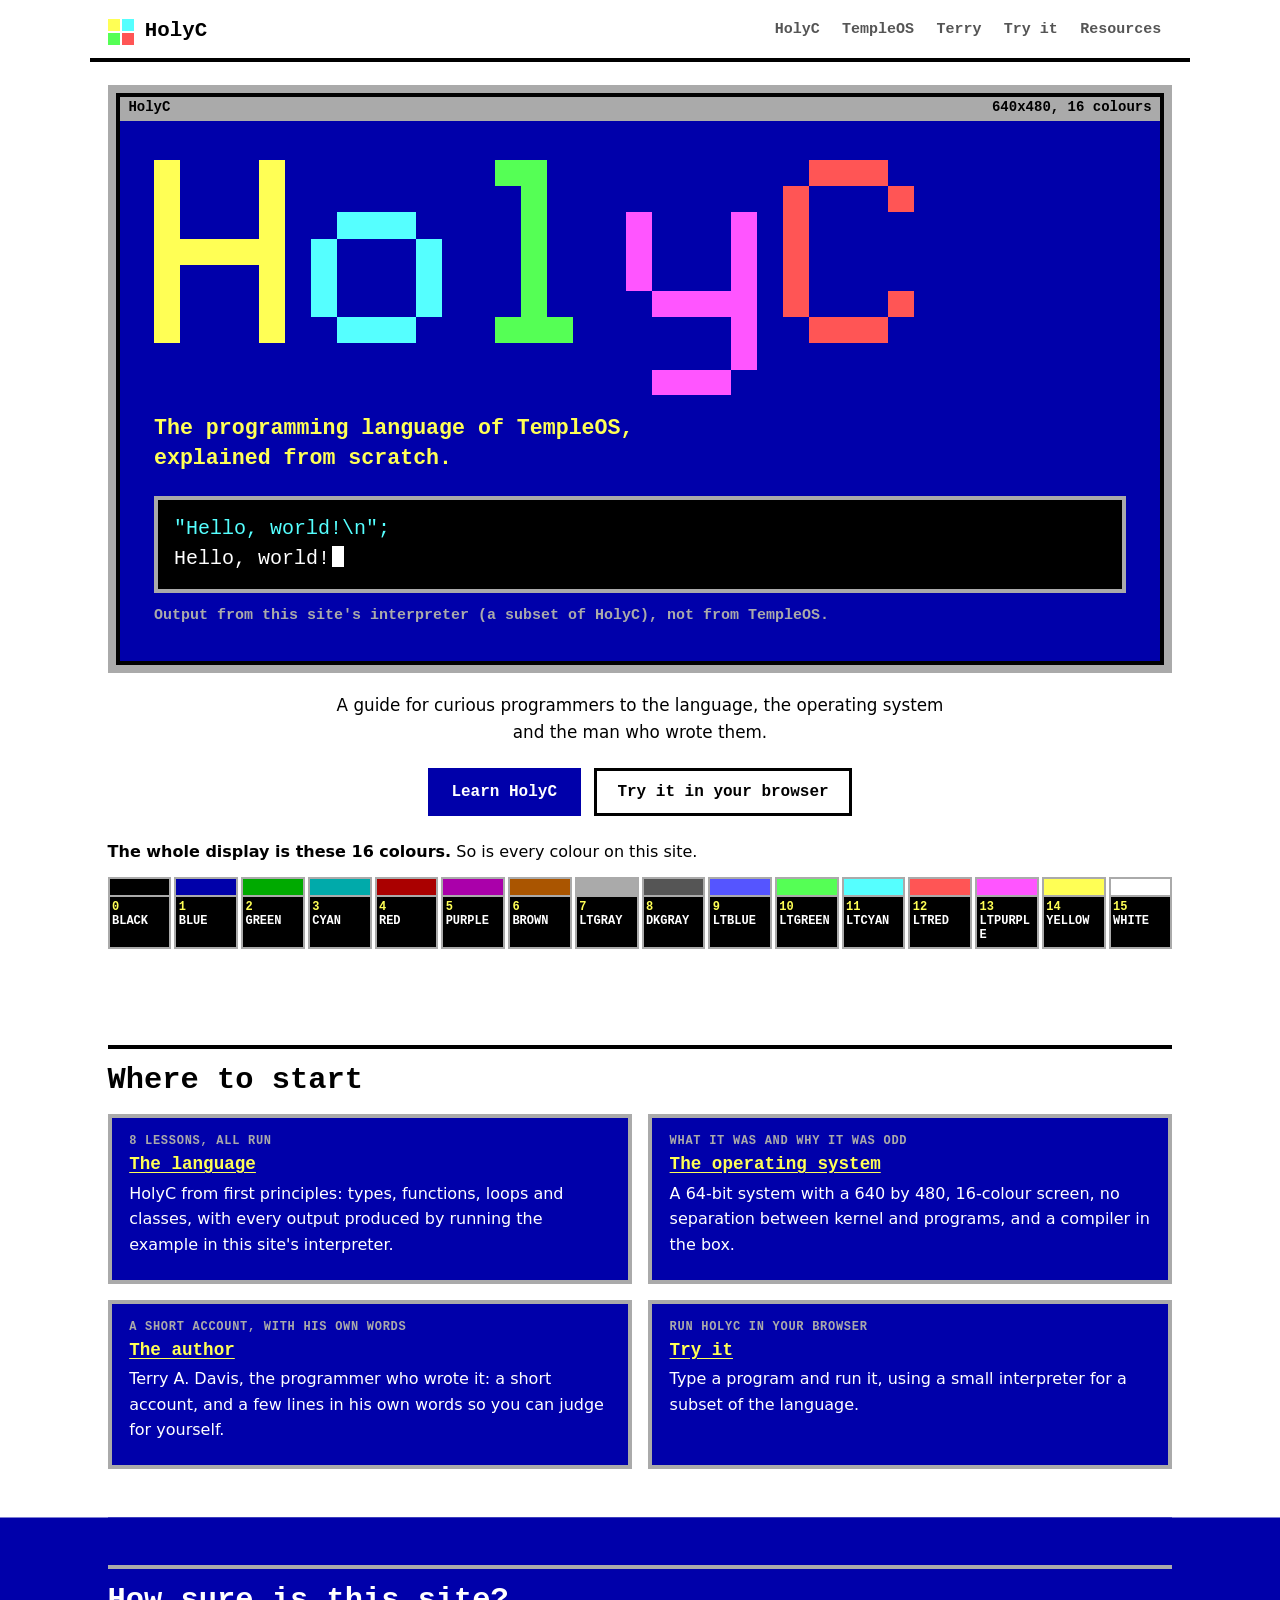
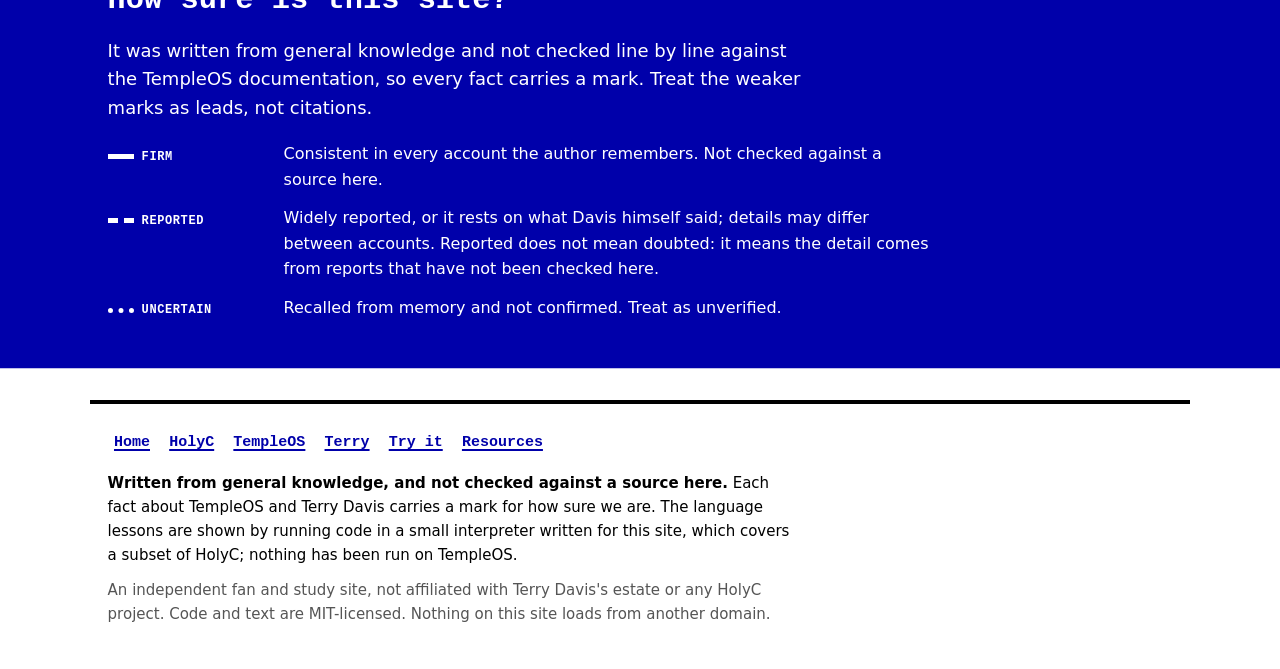
==== commit 2f5d0dc5: "Soften the Terry A. Davis page; add a marked 'In his own words' section; record A- grade Co-Authored" ====
--- a/index.html
+++ b/index.html
@@ -37,7 +37,7 @@
 
 <section aria-labelledby="h-where">
   <h2 id="h-where" class="sech">Where to start</h2>
-  <ul class="cards"><li class="card"><p class="tag">8 lessons, all run</p><h3><a href="holyc.html">The language</a></h3><p>HolyC from first principles: types, functions, loops and classes, with every output produced by running the example in this site&#x27;s interpreter.</p></li><li class="card"><p class="tag">what it was and why it was odd</p><h3><a href="templeos.html">The operating system</a></h3><p>A 64-bit system with a 640 by 480, 16-colour screen, no separation between kernel and programs, and a compiler in the box.</p></li><li class="card"><p class="tag">a short, careful account</p><h3><a href="terry.html">The author</a></h3><p>Terry A. Davis, the programmer who wrote it, and a man living with serious mental illness.</p></li><li class="card"><p class="tag">run HolyC in your browser</p><h3><a href="playground.html">Try it</a></h3><p>Type a program and run it, using a small interpreter for a subset of the language.</p></li></ul>
+  <ul class="cards"><li class="card"><p class="tag">8 lessons, all run</p><h3><a href="holyc.html">The language</a></h3><p>HolyC from first principles: types, functions, loops and classes, with every output produced by running the example in this site&#x27;s interpreter.</p></li><li class="card"><p class="tag">what it was and why it was odd</p><h3><a href="templeos.html">The operating system</a></h3><p>A 64-bit system with a 640 by 480, 16-colour screen, no separation between kernel and programs, and a compiler in the box.</p></li><li class="card"><p class="tag">a short account, with his own words</p><h3><a href="terry.html">The author</a></h3><p>Terry A. Davis, the programmer who wrote it: a short account, and a few lines in his own words so you can judge for yourself.</p></li><li class="card"><p class="tag">run HolyC in your browser</p><h3><a href="playground.html">Try it</a></h3><p>Type a program and run it, using a small interpreter for a subset of the language.</p></li></ul>
 </section>
 
 <section class="band" aria-labelledby="h-sure">
--- a/styles.css
+++ b/styles.css
@@ -141,3 +141,7 @@
   .logo, .sw { display: none; } .mk i { border-top-color: var(--BLACK) !important; } .prog .cur { display: none; }
 }
 .herosrc { font-size: 15px; }
+
+.quote { margin: 0 0 1.4rem; max-width: 60ch; } .quote blockquote { margin: 0; padding: .3rem 0 .3rem 1.1rem; border-left: 8px solid var(--accent); }
+.quote blockquote p { margin: 0; font: 700 clamp(1.3rem, 3.6vw, 2rem)/1.3 var(--mono); color: var(--ink); }
+.quote figcaption { display: flex; flex-wrap: wrap; align-items: center; gap: .3rem 1rem; margin: .6rem 0 0 1.4rem; font-size: 15px; } .quote .qa { color: var(--ink); } .quote .qn { flex-basis: 100%; color: var(--ink2); }
